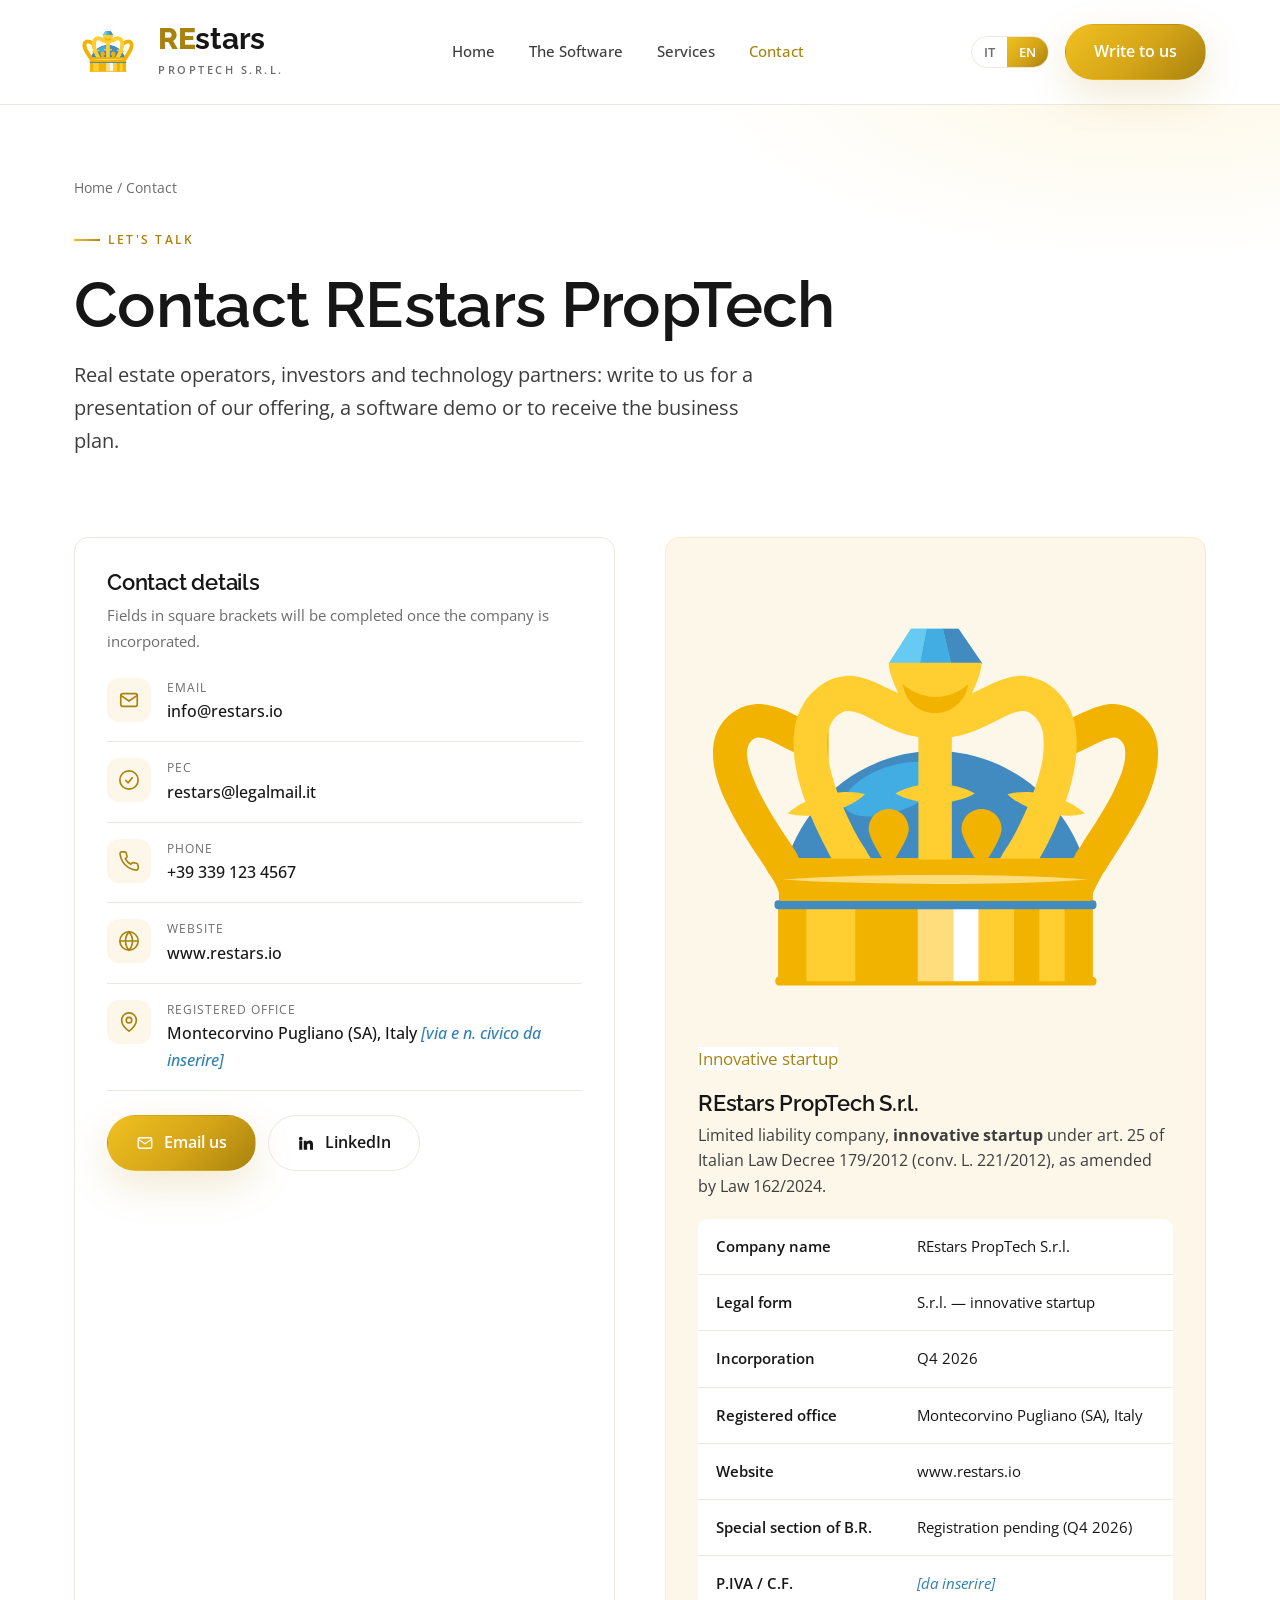
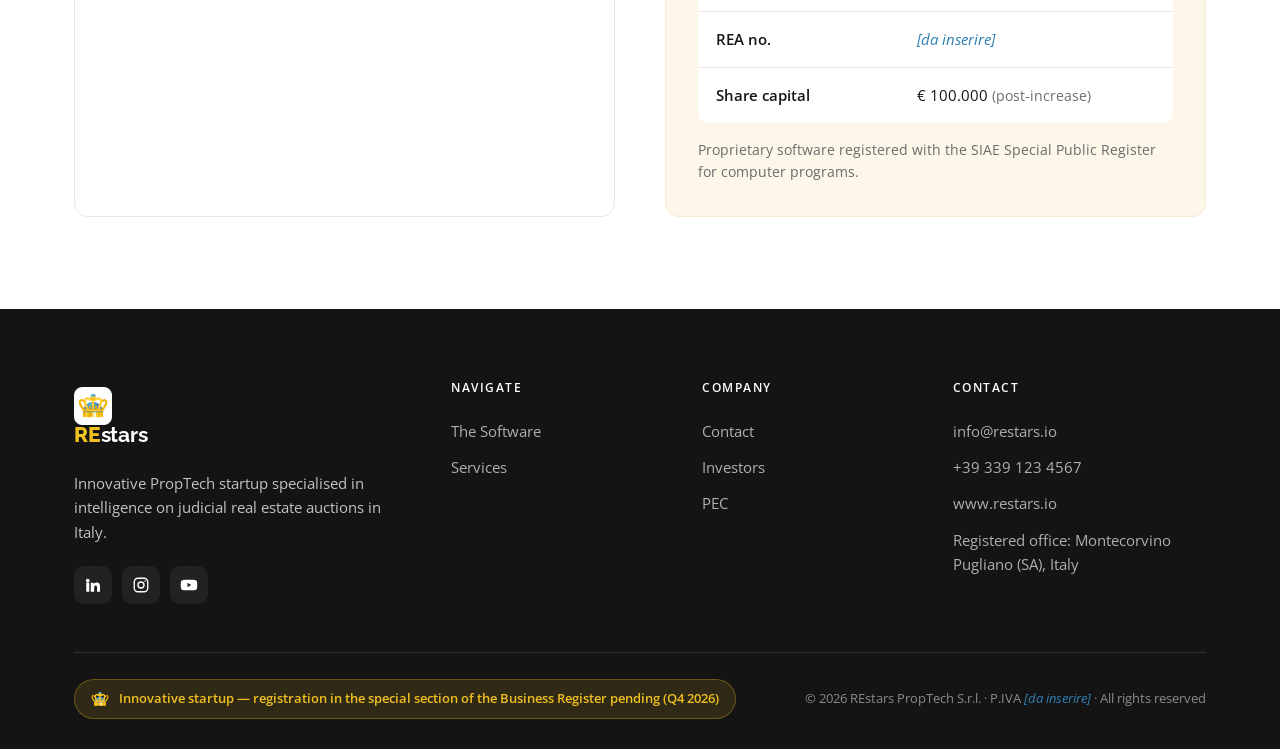
==== contatti.html @ 23e69e1f "Sito istituzionale REstars PropTech S.r.l. Sito statico multi-pagina, bilingue IT/EN, responsive.  C" ====
<!DOCTYPE html>
<html lang="it"
  data-title-it="Contatti — REstars PropTech S.r.l."
  data-title-en="Contact — REstars PropTech S.r.l."
  data-desc-it="Contatta REstars PropTech S.r.l., startup innovativa PropTech. Email, PEC, sede legale e riferimenti societari."
  data-desc-en="Contact REstars PropTech S.r.l., an innovative PropTech startup. Email, certified email, registered office and company details.">
<head>
  <meta charset="utf-8">
  <meta name="viewport" content="width=device-width, initial-scale=1">
  <title>Contatti — REstars PropTech</title>
  <meta name="description" content="Contatta REstars PropTech S.r.l., startup innovativa PropTech.">
  <link rel="icon" href="assets/img/favicon.ico">
  <link rel="preconnect" href="https://fonts.googleapis.com">
  <link rel="preconnect" href="https://fonts.gstatic.com" crossorigin>
  <link href="https://fonts.googleapis.com/css2?family=Open+Sans:ital,wght@0,400;0,500;0,600;0,700;1,400&family=Raleway:wght@400;500;600;700;800&display=swap" rel="stylesheet">
  <link rel="stylesheet" href="css/style.css">
</head>
<body>

<header class="site-header">
  <div class="wrap nav">
    <a class="brand" href="index.html" aria-label="REstars PropTech home">
      <img src="assets/img/logo-crown.png" alt="REstars PropTech">
      <span><span class="brand-name"><b>RE</b>stars</span><span class="brand-sub">PropTech S.r.l.</span></span>
    </a>
    <nav class="nav-links" aria-label="Principale">
      <a href="index.html"><span data-lang-it>Home</span><span data-lang-en>Home</span></a>
      <a href="software.html"><span data-lang-it>Il Software</span><span data-lang-en>The Software</span></a>
      <a href="servizi.html"><span data-lang-it>Servizi</span><span data-lang-en>Services</span></a>
      <a href="contatti.html"><span data-lang-it>Contatti</span><span data-lang-en>Contact</span></a>
    </nav>
    <div class="nav-right">
      <div class="lang-switch" role="group" aria-label="Lingua / Language">
        <button data-lang-btn="it" aria-pressed="true">IT</button>
        <button data-lang-btn="en" aria-pressed="false">EN</button>
      </div>
      <a class="btn btn-gold nav-cta" href="#contatti-card"><span data-lang-it>Scrivici</span><span data-lang-en>Write to us</span></a>
      <button class="burger" aria-label="Menu" aria-expanded="false"><span></span><span></span><span></span></button>
    </div>
  </div>
</header>

<main>
<section class="page-hero">
  <div class="wrap">
    <div class="breadcrumb"><a href="index.html">Home</a> / <span data-lang-it>Contatti</span><span data-lang-en>Contact</span></div>
    <span class="eyebrow"><span data-lang-it>Parliamone</span><span data-lang-en>Let's talk</span></span>
    <h1><span data-lang-it>Contatta REstars PropTech</span><span data-lang-en>Contact REstars PropTech</span></h1>
    <p class="lead"><span data-lang-it>Operatori del Real Estate, investitori e partner tecnologici: scrivici per una presentazione dell'offerta, una demo del software o per ricevere il piano d'impresa.</span><span data-lang-en>Real estate operators, investors and technology partners: write to us for a presentation of our offering, a software demo or to receive the business plan.</span></p>
  </div>
</section>

<section style="padding-top:24px">
  <div class="wrap">
    <div class="contact-grid">
      <!-- DATI DI CONTATTO -->
      <div class="contact-card reveal" id="contatti-card">
        <h3 style="margin-bottom:8px"><span data-lang-it>Recapiti</span><span data-lang-en>Contact details</span></h3>
        <p class="muted" style="font-size:.95rem;margin-bottom:8px"><span data-lang-it>I campi tra parentesi quadre verranno completati alla costituzione della società.</span><span data-lang-en>Fields in square brackets will be completed once the company is incorporated.</span></p>

        <div class="contact-row">
          <span class="ic"><svg viewBox="0 0 24 24" fill="none" stroke="currentColor" stroke-width="1.8"><rect x="3" y="5" width="18" height="14" rx="2"/><path d="m3 7 9 6 9-6"/></svg></span>
          <div><div class="k">Email</div><div class="v"><a href="mailto:info@restars.io">info@restars.io</a></div></div>
        </div>

        <div class="contact-row" id="pec">
          <span class="ic"><svg viewBox="0 0 24 24" fill="none" stroke="currentColor" stroke-width="1.8"><path d="M22 12c0 5.5-4.5 10-10 10S2 17.5 2 12 6.5 2 12 2s10 4.5 10 10Z"/><path d="m8 12 3 3 5-6"/></svg></span>
          <div><div class="k">PEC</div><div class="v"><a href="mailto:restars@legalmail.it">restars@legalmail.it</a></div></div>
        </div>

        <div class="contact-row">
          <span class="ic"><svg viewBox="0 0 24 24" fill="none" stroke="currentColor" stroke-width="1.8"><path d="M22 16.9v3a2 2 0 0 1-2.2 2 19.8 19.8 0 0 1-8.6-3 19.5 19.5 0 0 1-6-6 19.8 19.8 0 0 1-3-8.6A2 2 0 0 1 4.1 2h3a2 2 0 0 1 2 1.7c.1.9.3 1.8.6 2.6a2 2 0 0 1-.4 2.1L8 9.6a16 16 0 0 0 6 6l1.2-1.2a2 2 0 0 1 2.1-.5c.8.3 1.7.5 2.6.6a2 2 0 0 1 1.7 2Z"/></svg></span>
          <div><div class="k"><span data-lang-it>Telefono</span><span data-lang-en>Phone</span></div><div class="v"><a href="tel:+393391234567">+39 339 123 4567</a></div></div>
        </div>

        <div class="contact-row">
          <span class="ic"><svg viewBox="0 0 24 24" fill="none" stroke="currentColor" stroke-width="1.8"><path d="M2 12h20M12 2a15 15 0 0 1 0 20a15 15 0 0 1 0-20Z"/><circle cx="12" cy="12" r="10"/></svg></span>
          <div><div class="k"><span data-lang-it>Sito web</span><span data-lang-en>Website</span></div><div class="v"><a href="https://www.restars.io">www.restars.io</a></div></div>
        </div>

        <div class="contact-row">
          <span class="ic"><svg viewBox="0 0 24 24" fill="none" stroke="currentColor" stroke-width="1.8"><path d="M20 10c0 6-8 12-8 12s-8-6-8-12a8 8 0 0 1 16 0Z"/><circle cx="12" cy="10" r="3"/></svg></span>
          <div><div class="k"><span data-lang-it>Sede legale</span><span data-lang-en>Registered office</span></div><div class="v">Montecorvino Pugliano (SA), <span data-lang-it>Italia</span><span data-lang-en>Italy</span> <span class="ph">[via e n. civico da inserire]</span></div></div>
        </div>

        <div style="margin-top:24px;display:flex;gap:12px;flex-wrap:wrap">
          <a class="btn btn-gold" href="mailto:info@restars.io?subject=Richiesta%20informazioni%20REstars%20PropTech"><svg viewBox="0 0 24 24" fill="none" stroke="currentColor" stroke-width="1.8"><rect x="3" y="5" width="18" height="14" rx="2"/><path d="m3 7 9 6 9-6"/></svg><span data-lang-it>Scrivici una email</span><span data-lang-en>Email us</span></a>
          <a class="btn btn-ghost" href="#" aria-label="LinkedIn"><svg viewBox="0 0 24 24" fill="currentColor"><path d="M4.98 3.5a2.5 2.5 0 1 1 0 5 2.5 2.5 0 0 1 0-5ZM3 9h4v12H3V9Zm6 0h3.8v1.7h.05c.53-.95 1.83-1.95 3.77-1.95 4 0 4.75 2.5 4.75 5.7V21h-4v-5.3c0-1.27-.02-2.9-1.78-2.9-1.78 0-2.05 1.38-2.05 2.8V21H9V9Z"/></svg>LinkedIn</a>
        </div>
      </div>

      <!-- DATI SOCIETARI / STARTUP INNOVATIVA -->
      <div class="reveal">
        <div class="contact-card" style="background:var(--gold-tint);border-color:var(--gold-soft)">
          <span class="startup-badge" style="background:#fff;border-color:var(--gold-soft);color:var(--gold-deep)">
            <img src="assets/img/crown.svg" alt="">
            <span data-lang-it>Startup innovativa</span><span data-lang-en>Innovative startup</span>
          </span>
          <h3 style="margin:18px 0 6px">REstars PropTech S.r.l.</h3>
          <p style="color:var(--ink-soft);font-size:.97rem">
            <span data-lang-it>Società a responsabilità limitata, <strong>startup innovativa</strong> ai sensi dell'art. 25 del D.L. 18 ottobre 2012, n. 179 (conv. L. 221/2012), come modificato dalla L. 28 ottobre 2024, n. 162.</span>
            <span data-lang-en>Limited liability company, <strong>innovative startup</strong> under art. 25 of Italian Law Decree 179/2012 (conv. L. 221/2012), as amended by Law 162/2024.</span>
          </p>

          <table class="data" style="margin-top:20px;min-width:0;background:#fff;border-radius:10px;overflow:hidden">
            <tbody>
              <tr><td><span data-lang-it>Denominazione</span><span data-lang-en>Company name</span></td><td>REstars PropTech S.r.l.</td></tr>
              <tr><td><span data-lang-it>Forma giuridica</span><span data-lang-en>Legal form</span></td><td><span data-lang-it>S.r.l. — startup innovativa</span><span data-lang-en>S.r.l. — innovative startup</span></td></tr>
              <tr><td><span data-lang-it>Costituzione</span><span data-lang-en>Incorporation</span></td><td>Q4 2026</td></tr>
              <tr><td><span data-lang-it>Sede legale</span><span data-lang-en>Registered office</span></td><td>Montecorvino Pugliano (SA), <span data-lang-it>Italia</span><span data-lang-en>Italy</span></td></tr>
              <tr><td><span data-lang-it>Sito web</span><span data-lang-en>Website</span></td><td><a href="https://www.restars.io">www.restars.io</a></td></tr>
              <tr><td><span data-lang-it>Sezione speciale R.I.</span><span data-lang-en>Special section of B.R.</span></td><td><span data-lang-it>Iscrizione in corso (Q4 2026)</span><span data-lang-en>Registration pending (Q4 2026)</span></td></tr>
              <tr><td>P.IVA / C.F.</td><td><span class="ph">[da inserire]</span></td></tr>
              <tr><td><span data-lang-it>N. REA</span><span data-lang-en>REA no.</span></td><td><span class="ph">[da inserire]</span></td></tr>
              <tr><td><span data-lang-it>Capitale sociale</span><span data-lang-en>Share capital</span></td><td>€ 100.000 <span class="muted" style="font-size:.85rem">(<span data-lang-it>post aumento</span><span data-lang-en>post-increase</span>)</span></td></tr>
            </tbody>
          </table>

          <p class="muted" style="font-size:.85rem;margin-top:16px">
            <span data-lang-it>Software proprietario registrato presso il Registro Pubblico Speciale SIAE per i programmi per elaboratore.</span>
            <span data-lang-en>Proprietary software registered with the SIAE Special Public Register for computer programs.</span>
          </p>
        </div>
      </div>
    </div>
  </div>
</section>
</main>

<footer class="site-footer">
  <div class="wrap">
    <div class="footer-grid">
      <div class="footer-col">
        <a class="brand" href="index.html"><img src="assets/img/logo-crown.png" alt="" style="width:38px;height:38px"><span class="brand-name" style="font-size:1.3rem"><b>RE</b>stars</span></a>
        <p><span data-lang-it>Startup innovativa PropTech specializzata nell'intelligence sulle aste giudiziarie immobiliari in Italia.</span><span data-lang-en>Innovative PropTech startup specialised in intelligence on judicial real estate auctions in Italy.</span></p>
        <div class="footer-social">
          <a href="#" aria-label="LinkedIn"><svg viewBox="0 0 24 24" fill="currentColor"><path d="M4.98 3.5a2.5 2.5 0 1 1 0 5 2.5 2.5 0 0 1 0-5ZM3 9h4v12H3V9Zm6 0h3.8v1.7h.05c.53-.95 1.83-1.95 3.77-1.95 4 0 4.75 2.5 4.75 5.7V21h-4v-5.3c0-1.27-.02-2.9-1.78-2.9-1.78 0-2.05 1.38-2.05 2.8V21H9V9Z"/></svg></a>
          <a href="#" aria-label="Instagram"><svg viewBox="0 0 24 24" fill="none" stroke="currentColor" stroke-width="1.8"><rect x="3" y="3" width="18" height="18" rx="5"/><circle cx="12" cy="12" r="4"/><circle cx="17.5" cy="6.5" r="1" fill="currentColor" stroke="none"/></svg></a>
          <a href="#" aria-label="YouTube"><svg viewBox="0 0 24 24" fill="currentColor"><path d="M23 12s0-3.2-.4-4.7a2.5 2.5 0 0 0-1.8-1.8C19.3 5 12 5 12 5s-7.3 0-8.8.5A2.5 2.5 0 0 0 1.4 7.3C1 8.8 1 12 1 12s0 3.2.4 4.7a2.5 2.5 0 0 0 1.8 1.8C4.7 19 12 19 12 19s7.3 0 8.8-.5a2.5 2.5 0 0 0 1.8-1.8C23 15.2 23 12 23 12Zm-13 3V9l5 3-5 3Z"/></svg></a>
        </div>
      </div>
      <div class="footer-col"><h4><span data-lang-it>Naviga</span><span data-lang-en>Navigate</span></h4>
        <a href="software.html"><span data-lang-it>Il Software</span><span data-lang-en>The Software</span></a>
        <a href="servizi.html"><span data-lang-it>Servizi</span><span data-lang-en>Services</span></a>
        </div>
      <div class="footer-col"><h4><span data-lang-it>Società</span><span data-lang-en>Company</span></h4>
        <a href="contatti.html"><span data-lang-it>Contatti</span><span data-lang-en>Contact</span></a>
        <a href="contatti.html"><span data-lang-it>Investitori</span><span data-lang-en>Investors</span></a>
        <a href="contatti.html#pec">PEC</a>
      </div>
      <div class="footer-col"><h4><span data-lang-it>Contatti</span><span data-lang-en>Contact</span></h4>
        <a href="mailto:info@restars.io">info@restars.io</a>
        <a href="tel:+393391234567">+39 339 123 4567</a>
        <a href="https://www.restars.io">www.restars.io</a>
        <a href="contatti.html"><span data-lang-it>Sede legale: Montecorvino Pugliano (SA)</span><span data-lang-en>Registered office: Montecorvino Pugliano (SA), Italy</span></a>
      </div>
    </div>
    <div class="footer-legal">
      <span class="startup-badge"><img src="assets/img/crown.svg" alt=""><span data-lang-it>Startup innovativa — iscrizione sez. speciale Registro Imprese in corso (Q4 2026)</span><span data-lang-en>Innovative startup — registration in the special section of the Business Register pending (Q4 2026)</span></span>
      <span>© <span data-year>2026</span> REstars PropTech S.r.l. · P.IVA <span class="ph">[da inserire]</span> · <span data-lang-it>Tutti i diritti riservati</span><span data-lang-en>All rights reserved</span></span>
    </div>
  </div>
</footer>

<script src="js/main.js"></script>
</body>
</html>
---- css/style.css ----
/* ============================================================
   REstars PropTech S.r.l. — Sito istituzionale
   Palette: bianco + dorato (brand) con accento blu (gemma corona)
   ============================================================ */

:root {
  /* Brand */
  --gold:        #d4a418;
  --gold-bright: #f0c020;
  --gold-deep:   #a8820f;
  --gold-soft:   #f7eccb;
  --gold-tint:   #fcf7e8;

  --blue:        #2f7fb5;
  --blue-light:  #66caf2;
  --blue-deep:   #1d5980;

  --ink:         #161616;
  --ink-soft:    #3d3d3d;
  --muted:       #6b6b6b;
  --line:        #ece8df;
  --bg:          #ffffff;
  --bg-alt:      #fbfaf6;
  --bg-dark:     #141414;

  --gold-grad:   linear-gradient(135deg, #f0c020 0%, #d4a418 55%, #a8820f 100%);

  --shadow-sm:   0 2px 10px rgba(20,20,20,.05);
  --shadow-md:   0 12px 40px rgba(20,20,20,.10);
  --shadow-gold: 0 14px 40px rgba(184,134,11,.18);

  --r:   14px;
  --r-lg: 22px;
  --maxw: 1180px;
  --header-h: 104px;

  /* Tipografia in stile DeA Capital: Raleway (titoli) + Open Sans (testo) */
  --ff-serif: "Raleway", system-ui, -apple-system, "Segoe UI", Roboto, sans-serif;
  --ff-sans:  "Open Sans", system-ui, -apple-system, "Segoe UI", Roboto, sans-serif;
}

/* ---------- Reset ---------- */
*,*::before,*::after { box-sizing: border-box; }
* { margin: 0; }
html { scroll-behavior: smooth; -webkit-text-size-adjust: 100%; }
body {
  font-family: var(--ff-sans);
  color: var(--ink);
  background: var(--bg);
  line-height: 1.65;
  font-size: 17px;
  overflow-x: hidden;
}
img { max-width: 100%; display: block; }
a { color: inherit; text-decoration: none; }
ul { list-style: none; padding: 0; }

/* ---------- Layout ---------- */
.wrap { width: 100%; max-width: var(--maxw); margin: 0 auto; padding: 0 24px; }
section { padding: 92px 0; }
.section-alt { background: var(--bg-alt); }

.eyebrow {
  display: inline-flex; align-items: center; gap: 8px;
  font-family: var(--ff-sans);
  font-size: .78rem; font-weight: 600; letter-spacing: .18em;
  text-transform: uppercase; color: var(--gold-deep);
  margin-bottom: 18px;
}
.eyebrow::before { content: ""; width: 26px; height: 2px; background: var(--gold-grad); }

h1,h2,h3,h4 { font-family: var(--ff-serif); font-weight: 600; line-height: 1.12; color: var(--ink); letter-spacing: -.01em; }
h1 { font-size: clamp(2.4rem, 5.2vw, 4rem); }
h2 { font-size: clamp(2rem, 4vw, 2.9rem); }
h3 { font-size: 1.4rem; }
.lead { font-size: clamp(1.05rem, 2vw, 1.25rem); color: var(--ink-soft); max-width: 62ch; }
.muted { color: var(--muted); }
.gold-text { color: var(--gold-deep); }
em.accent { font-style: italic; color: var(--gold-deep); }

.section-head { max-width: 760px; margin-bottom: 56px; }
.section-head.center { margin-left: auto; margin-right: auto; text-align: center; }
.section-head.center .eyebrow { justify-content: center; }

/* ---------- Buttons ---------- */
.btn {
  display: inline-flex; align-items: center; gap: 10px;
  font-weight: 600; font-size: .98rem;
  padding: 14px 28px; border-radius: 100px;
  cursor: pointer; border: 1.5px solid transparent;
  transition: transform .2s ease, box-shadow .2s ease, background .2s ease, color .2s ease;
  white-space: nowrap;
}
.btn svg { width: 18px; height: 18px; }
.btn-gold { background: var(--gold-grad); color: #fff; box-shadow: var(--shadow-gold); }
.btn-gold:hover { transform: translateY(-2px); box-shadow: 0 18px 46px rgba(184,134,11,.28); }
.btn-ghost { background: transparent; color: var(--ink); border-color: var(--line); }
.btn-ghost:hover { border-color: var(--gold); color: var(--gold-deep); transform: translateY(-2px); }
.btn-light { background: #fff; color: var(--ink); }
.btn-light:hover { transform: translateY(-2px); box-shadow: var(--shadow-md); }

/* ============================================================
   HEADER / NAV
   ============================================================ */
.site-header {
  position: sticky; top: 0; z-index: 100;
  background: rgba(255,255,255,.86);
  backdrop-filter: saturate(180%) blur(14px);
  border-bottom: 1px solid var(--line);
}
.nav { display: flex; align-items: center; justify-content: space-between; height: var(--header-h); }
.brand { display: flex; align-items: center; gap: 16px; font-family: var(--ff-serif); font-weight: 700; }
.brand img { width: 68px; height: 68px; }
.brand-name { font-size: 1.85rem; line-height: 1; letter-spacing: -.01em; font-weight: 700; }
.brand-name b { color: var(--gold-deep); font-weight: 800; }
.brand-sub { display: block; font-family: var(--ff-sans); font-size: .66rem; font-weight: 600;
  letter-spacing: .24em; text-transform: uppercase; color: var(--muted); margin-top: 5px; }

.nav-links { display: flex; align-items: center; gap: 6px; }
.nav-links a {
  font-size: .95rem; font-weight: 500; color: var(--ink-soft);
  padding: 9px 14px; border-radius: 8px; transition: color .15s, background .15s;
}
.nav-links a:hover { color: var(--gold-deep); background: var(--gold-tint); }
.nav-links a.active { color: var(--gold-deep); }

.nav-right { display: flex; align-items: center; gap: 16px; }
.lang-switch { display: flex; border: 1px solid var(--line); border-radius: 100px; overflow: hidden; }
.lang-switch button {
  border: 0; background: transparent; cursor: pointer;
  font-family: var(--ff-sans); font-weight: 600; font-size: .8rem;
  padding: 6px 12px; color: var(--muted); transition: background .15s, color .15s;
}
.lang-switch button.active { background: var(--gold-grad); color: #fff; }

.nav-cta { display: inline-flex; }
.burger { display: none; background: none; border: 0; cursor: pointer; padding: 8px; }
.burger span { display: block; width: 24px; height: 2px; background: var(--ink); border-radius: 2px; transition: .25s; }
.burger span + span { margin-top: 5px; }
.burger.open span:nth-child(1) { transform: translateY(7px) rotate(45deg); }
.burger.open span:nth-child(2) { opacity: 0; }
.burger.open span:nth-child(3) { transform: translateY(-7px) rotate(-45deg); }

/* ============================================================
   HERO
   ============================================================ */
.hero { position: relative; padding: 104px 0 84px; overflow: hidden; }
.hero::before {
  content: ""; position: absolute; inset: 0; z-index: -2;
  background:
    radial-gradient(60% 50% at 85% 0%, rgba(240,192,32,.14), transparent 60%),
    radial-gradient(50% 40% at 0% 100%, rgba(102,202,242,.10), transparent 60%);
}
.hero-grid { display: grid; grid-template-columns: 1.1fr .9fr; gap: 64px; align-items: center; }
.hero h1 { margin-bottom: 22px; }
.hero h1 .hl { color: var(--gold-deep); }
.hero .lead { margin-bottom: 32px; }
.hero-actions { display: flex; flex-wrap: wrap; gap: 14px; margin-bottom: 38px; }
.hero-badges { display: flex; flex-wrap: wrap; gap: 10px; }
.chip {
  display: inline-flex; align-items: center; gap: 8px;
  background: #fff; border: 1px solid var(--line); border-radius: 100px;
  padding: 8px 16px; font-size: .85rem; font-weight: 500; color: var(--ink-soft);
  box-shadow: var(--shadow-sm);
}
.chip .dot { width: 7px; height: 7px; border-radius: 50%; background: var(--gold); }

.hero-visual { position: relative; }
.hero-card {
  position: relative; border-radius: var(--r-lg); overflow: hidden;
  box-shadow: var(--shadow-md); aspect-ratio: 4/5; background: var(--bg-alt);
}
.hero-card img { width: 100%; height: 100%; object-fit: cover; }
.hero-crown {
  position: absolute; right: -22px; bottom: -22px; width: 130px; height: 130px;
  background: #fff; border-radius: 26px; box-shadow: var(--shadow-gold);
  display: grid; place-items: center; padding: 22px;
}
.hero-crown img { width: 100%; }
.hero-float {
  position: absolute; left: -26px; top: 40px;
  background: #fff; border-radius: 16px; box-shadow: var(--shadow-md);
  padding: 16px 18px; display: flex; align-items: center; gap: 12px;
}
.hero-float .num { font-family: var(--ff-serif); font-size: 1.7rem; color: var(--gold-deep); line-height: 1; }
.hero-float .lbl { font-size: .72rem; color: var(--muted); max-width: 120px; }

/* ---------- Trust bar ---------- */
.trust { border-top: 1px solid var(--line); border-bottom: 1px solid var(--line); background: var(--bg-alt); }
.trust .wrap { display: flex; flex-wrap: wrap; align-items: center; justify-content: space-between; gap: 20px; padding-top: 28px; padding-bottom: 28px; }
.trust-item { display: flex; align-items: center; gap: 12px; font-size: .92rem; color: var(--ink-soft); }
.trust-item svg { width: 24px; height: 24px; color: var(--gold-deep); flex: none; }
.trust-item b { color: var(--ink); font-weight: 600; }

/* ============================================================
   GENERIC PIECES
   ============================================================ */
.grid { display: grid; gap: 26px; }
.grid-2 { grid-template-columns: repeat(2, 1fr); }
.grid-3 { grid-template-columns: repeat(3, 1fr); }
.grid-4 { grid-template-columns: repeat(4, 1fr); }

.card {
  background: #fff; border: 1px solid var(--line); border-radius: var(--r);
  padding: 32px; box-shadow: var(--shadow-sm);
  transition: transform .22s ease, box-shadow .22s ease, border-color .22s ease;
}
.card:hover { transform: translateY(-4px); box-shadow: var(--shadow-md); border-color: var(--gold-soft); }
.card .ic {
  width: 54px; height: 54px; border-radius: 14px; display: grid; place-items: center;
  background: var(--gold-tint); color: var(--gold-deep); margin-bottom: 20px;
}
.card .ic svg { width: 26px; height: 26px; }
.card h3 { margin-bottom: 10px; }
.card p { color: var(--muted); font-size: .98rem; }
.card .tag { display:inline-block; font-size:.72rem; font-weight:700; letter-spacing:.1em; text-transform:uppercase; color: var(--gold-deep); margin-bottom: 14px; }

/* Numbered step cards */
.step { position: relative; padding-left: 70px; }
.step .n {
  position: absolute; left: 0; top: 0; width: 48px; height: 48px; border-radius: 50%;
  background: var(--gold-grad); color: #fff; display: grid; place-items: center;
  font-family: var(--ff-serif); font-size: 1.3rem; box-shadow: var(--shadow-gold);
}
.step h3 { margin-bottom: 8px; }
.step p { color: var(--muted); font-size: .98rem; }

/* Stats */
.stats { display: grid; grid-template-columns: repeat(4,1fr); gap: 30px; }
.stat .v { font-family: var(--ff-serif); font-size: clamp(2.2rem,4vw,3.1rem); color: var(--gold-deep); line-height: 1; }
.stat .k { font-size: .9rem; color: var(--muted); margin-top: 8px; }

/* Split feature */
.split { display: grid; grid-template-columns: 1fr 1fr; gap: 60px; align-items: center; }
.split.rev .split-media { order: 2; }
.split-media { border-radius: var(--r-lg); overflow: hidden; box-shadow: var(--shadow-md); aspect-ratio: 5/4; }
.split-media img { width: 100%; height: 100%; object-fit: cover; }
.feature-list { margin-top: 24px; display: grid; gap: 14px; }
.feature-list li { display: flex; gap: 12px; align-items: flex-start; font-size: 1rem; color: var(--ink-soft); }
.feature-list svg { width: 22px; height: 22px; color: var(--gold-deep); flex: none; margin-top: 2px; }

/* Pill list / chips columns */
.tablewrap { overflow-x: auto; border: 1px solid var(--line); border-radius: var(--r); }
table.data { width: 100%; border-collapse: collapse; min-width: 560px; }
table.data th, table.data td { text-align: left; padding: 15px 18px; border-bottom: 1px solid var(--line); font-size: .95rem; }
table.data th { background: var(--gold-tint); color: var(--ink); font-weight: 600; font-family: var(--ff-sans); }
table.data tr:last-child td { border-bottom: 0; }
table.data td:first-child { font-weight: 600; }

/* CTA band */
.cta-band { position: relative; background: var(--bg-dark); color: #fff; border-radius: var(--r-lg); padding: 64px; overflow: hidden; }
.cta-band::after {
  content: ""; position: absolute; right: -60px; top: -60px; width: 320px; height: 320px;
  background: radial-gradient(circle, rgba(240,192,32,.25), transparent 65%);
}
.cta-band h2 { color: #fff; position: relative; }
.cta-band p { color: rgba(255,255,255,.72); max-width: 56ch; margin-top: 14px; position: relative; }
.cta-band .hero-actions { margin-top: 30px; position: relative; }

/* ============================================================
   PAGE HERO (interne)
   ============================================================ */
.page-hero { padding: 72px 0 56px; background:
  radial-gradient(60% 80% at 90% -10%, rgba(240,192,32,.12), transparent 60%); }
.page-hero h1 { margin-bottom: 18px; }
.breadcrumb { font-size: .85rem; color: var(--muted); margin-bottom: 22px; }
.breadcrumb a:hover { color: var(--gold-deep); }

/* ============================================================
   TEAM
   ============================================================ */
.profile { display: grid; grid-template-columns: .8fr 1.2fr; gap: 50px; align-items: start; }
.profile-photo { border-radius: var(--r-lg); overflow: hidden; box-shadow: var(--shadow-md); aspect-ratio: 4/5; background: var(--bg-alt); }
.profile-photo img { width: 100%; height: 100%; object-fit: cover; }
.profile .role { color: var(--gold-deep); font-weight: 600; margin: 6px 0 18px; }
.cred-grid { display: grid; grid-template-columns: 1fr 1fr; gap: 18px; margin-top: 26px; }
.cred { border-left: 3px solid var(--gold); padding-left: 16px; }
.cred h4 { font-family: var(--ff-sans); font-size: .8rem; text-transform: uppercase; letter-spacing: .08em; color: var(--gold-deep); margin-bottom: 6px; }
.cred p { font-size: .95rem; color: var(--ink-soft); }

/* ============================================================
   STARTUP INNOVATIVA (legal page)
   ============================================================ */
.req-list { display: grid; gap: 16px; counter-reset: req; }
.req {
  display: flex; gap: 18px; align-items: flex-start;
  background: #fff; border: 1px solid var(--line); border-radius: var(--r); padding: 22px 26px;
}
.req .check { width: 30px; height: 30px; border-radius: 50%; background: var(--gold-tint);
  color: var(--gold-deep); display: grid; place-items: center; flex: none; }
.req .check svg { width: 18px; height: 18px; }
.req p { font-size: .98rem; color: var(--ink-soft); }
.req p strong { color: var(--ink); }

.note {
  background: var(--gold-tint); border: 1px solid var(--gold-soft);
  border-radius: var(--r); padding: 24px 28px; font-size: .95rem; color: var(--ink-soft);
}
.note strong { color: var(--gold-deep); }

/* ============================================================
   CONTACT
   ============================================================ */
.contact-grid { display: grid; grid-template-columns: 1fr 1fr; gap: 50px; }
.contact-card { background: #fff; border: 1px solid var(--line); border-radius: var(--r); padding: 32px; }
.contact-row { display: flex; gap: 16px; align-items: flex-start; padding: 16px 0; border-bottom: 1px solid var(--line); }
.contact-row:last-child { border-bottom: 0; }
.contact-row .ic { width: 44px; height: 44px; border-radius: 12px; background: var(--gold-tint); color: var(--gold-deep); display: grid; place-items: center; flex: none; }
.contact-row .ic svg { width: 22px; height: 22px; }
.contact-row .k { font-size: .78rem; text-transform: uppercase; letter-spacing: .08em; color: var(--muted); }
.contact-row .v { font-size: 1.02rem; font-weight: 500; color: var(--ink); word-break: break-word; }
.contact-row .v a:hover { color: var(--gold-deep); }
.ph { color: var(--blue); font-style: italic; }

/* ============================================================
   FOOTER
   ============================================================ */
.site-footer { background: var(--bg-dark); color: rgba(255,255,255,.74); padding: 72px 0 30px; }
.footer-grid { display: grid; grid-template-columns: 1.6fr 1fr 1fr 1.2fr; gap: 40px; }
.site-footer .brand-name { color: #fff; }
.site-footer .brand-name b { color: var(--gold-bright); }
.site-footer p { font-size: .92rem; margin-top: 16px; max-width: 38ch; }
.footer-col h4 { font-family: var(--ff-sans); font-size: .78rem; text-transform: uppercase; letter-spacing: .12em; color: #fff; margin-bottom: 18px; }
.footer-col a { display: block; font-size: .92rem; padding: 6px 0; color: rgba(255,255,255,.66); }
.footer-col a:hover { color: var(--gold-bright); }
.footer-legal {
  margin-top: 48px; padding-top: 26px; border-top: 1px solid rgba(255,255,255,.12);
  display: flex; flex-wrap: wrap; gap: 14px; justify-content: space-between; align-items: center;
  font-size: .82rem; color: rgba(255,255,255,.5);
}
.footer-legal .startup-badge {
  display: inline-flex; align-items: center; gap: 10px;
  background: rgba(240,192,32,.12); border: 1px solid rgba(240,192,32,.3);
  color: var(--gold-bright); border-radius: 100px; padding: 8px 16px; font-weight: 600;
}
.footer-legal .startup-badge img { width: 18px; height: 18px; }
.footer-social { display: flex; gap: 10px; margin-top: 22px; }
.footer-social a { width: 38px; height: 38px; border-radius: 10px; background: rgba(255,255,255,.06); display: grid; place-items: center; transition: background .15s; }
.footer-social a:hover { background: rgba(240,192,32,.18); }
.footer-social svg { width: 18px; height: 18px; color: #fff; }

/* ============================================================
   I18N visibility
   ============================================================ */
[data-lang-it], [data-lang-en] { display: none; }
html[lang="it"] [data-lang-it] { display: revert; }
html[lang="en"] [data-lang-en] { display: revert; }

/* ============================================================
   RESPONSIVE
   ============================================================ */
@media (max-width: 980px) {
  .hero-grid { grid-template-columns: 1fr; gap: 40px; }
  .hero-visual { max-width: 440px; margin: 0 auto; width: 100%; }
  .split, .profile, .contact-grid { grid-template-columns: 1fr; gap: 36px; }
  .split.rev .split-media { order: 0; }
  .grid-4 { grid-template-columns: repeat(2,1fr); }
  .stats { grid-template-columns: repeat(2,1fr); }
  .footer-grid { grid-template-columns: 1fr 1fr; gap: 30px; }
  .cred-grid { grid-template-columns: 1fr; }
}

@media (max-width: 760px) {
  :root { --header-h: 84px; }
  section { padding: 64px 0; }
  .brand img { width: 52px; height: 52px; }
  .brand-name { font-size: 1.5rem; }
  .nav-links {
    position: fixed; inset: var(--header-h) 0 auto 0; flex-direction: column; align-items: stretch;
    background: #fff; border-bottom: 1px solid var(--line); padding: 12px 24px 22px;
    gap: 2px; box-shadow: var(--shadow-md);
    transform: translateY(-12px); opacity: 0; pointer-events: none; transition: .22s;
  }
  .nav-links.open { transform: none; opacity: 1; pointer-events: auto; }
  .nav-links a { padding: 13px 10px; font-size: 1.05rem; border-radius: 10px; }
  .nav-cta { display: none; }
  .burger { display: block; }
  .grid-2, .grid-3 { grid-template-columns: 1fr; }
  .cta-band { padding: 40px 28px; }
  .footer-grid { grid-template-columns: 1fr; }
  .brand-sub { display: none; }
}

@media (max-width: 440px) {
  .grid-4, .stats { grid-template-columns: 1fr; }
  .hero-float { display: none; }
}

/* Reduced motion */
@media (prefers-reduced-motion: reduce) {
  * { scroll-behavior: auto !important; transition: none !important; animation: none !important; }
}

/* Reveal on scroll */
.reveal { opacity: 0; transform: translateY(22px); transition: opacity .6s ease, transform .6s ease; }
.reveal.in { opacity: 1; transform: none; }
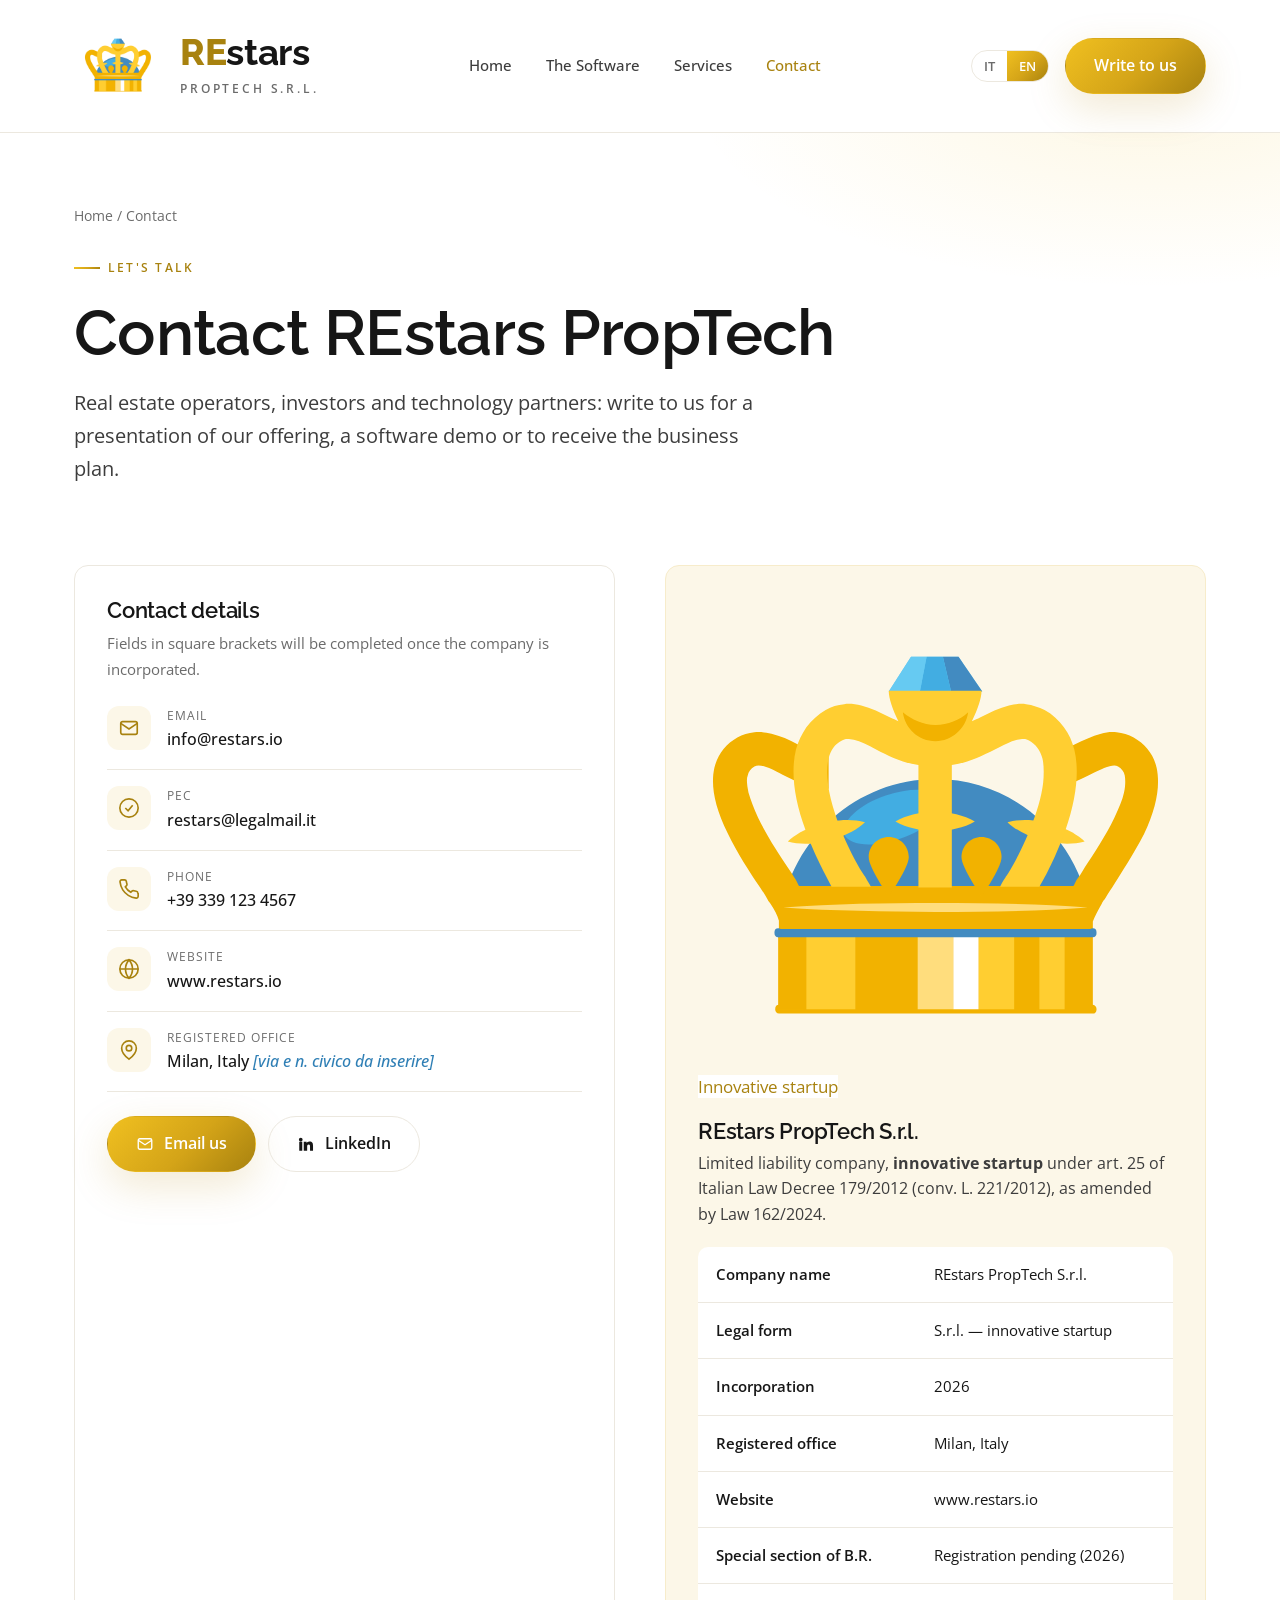
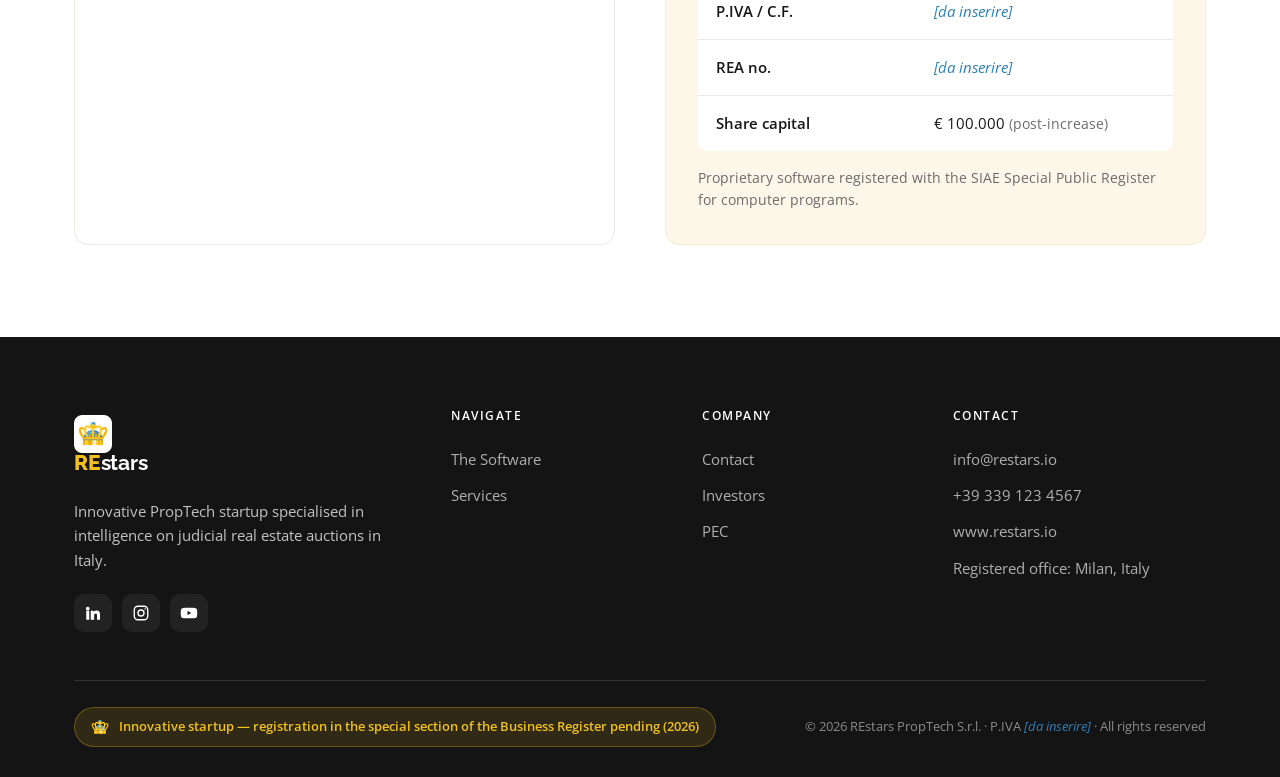
==== commit 3838a97e: "Header e brand piu grandi, sede legale Milano, rimosso riferimento Q4 Co-Authored-By: Claude Opus 4." ====
--- a/contatti.html
+++ b/contatti.html
@@ -80,7 +80,7 @@
 
         <div class="contact-row">
           <span class="ic"><svg viewBox="0 0 24 24" fill="none" stroke="currentColor" stroke-width="1.8"><path d="M20 10c0 6-8 12-8 12s-8-6-8-12a8 8 0 0 1 16 0Z"/><circle cx="12" cy="10" r="3"/></svg></span>
-          <div><div class="k"><span data-lang-it>Sede legale</span><span data-lang-en>Registered office</span></div><div class="v">Montecorvino Pugliano (SA), <span data-lang-it>Italia</span><span data-lang-en>Italy</span> <span class="ph">[via e n. civico da inserire]</span></div></div>
+          <div><div class="k"><span data-lang-it>Sede legale</span><span data-lang-en>Registered office</span></div><div class="v"><span data-lang-it>Milano, Italia</span><span data-lang-en>Milan, Italy</span> <span class="ph">[via e n. civico da inserire]</span></div></div>
         </div>
 
         <div style="margin-top:24px;display:flex;gap:12px;flex-wrap:wrap">
@@ -106,10 +106,10 @@
             <tbody>
               <tr><td><span data-lang-it>Denominazione</span><span data-lang-en>Company name</span></td><td>REstars PropTech S.r.l.</td></tr>
               <tr><td><span data-lang-it>Forma giuridica</span><span data-lang-en>Legal form</span></td><td><span data-lang-it>S.r.l. — startup innovativa</span><span data-lang-en>S.r.l. — innovative startup</span></td></tr>
-              <tr><td><span data-lang-it>Costituzione</span><span data-lang-en>Incorporation</span></td><td>Q4 2026</td></tr>
-              <tr><td><span data-lang-it>Sede legale</span><span data-lang-en>Registered office</span></td><td>Montecorvino Pugliano (SA), <span data-lang-it>Italia</span><span data-lang-en>Italy</span></td></tr>
+              <tr><td><span data-lang-it>Costituzione</span><span data-lang-en>Incorporation</span></td><td>2026</td></tr>
+              <tr><td><span data-lang-it>Sede legale</span><span data-lang-en>Registered office</span></td><td><span data-lang-it>Milano, Italia</span><span data-lang-en>Milan, Italy</span></td></tr>
               <tr><td><span data-lang-it>Sito web</span><span data-lang-en>Website</span></td><td><a href="https://www.restars.io">www.restars.io</a></td></tr>
-              <tr><td><span data-lang-it>Sezione speciale R.I.</span><span data-lang-en>Special section of B.R.</span></td><td><span data-lang-it>Iscrizione in corso (Q4 2026)</span><span data-lang-en>Registration pending (Q4 2026)</span></td></tr>
+              <tr><td><span data-lang-it>Sezione speciale R.I.</span><span data-lang-en>Special section of B.R.</span></td><td><span data-lang-it>Iscrizione in corso (2026)</span><span data-lang-en>Registration pending (2026)</span></td></tr>
               <tr><td>P.IVA / C.F.</td><td><span class="ph">[da inserire]</span></td></tr>
               <tr><td><span data-lang-it>N. REA</span><span data-lang-en>REA no.</span></td><td><span class="ph">[da inserire]</span></td></tr>
               <tr><td><span data-lang-it>Capitale sociale</span><span data-lang-en>Share capital</span></td><td>€ 100.000 <span class="muted" style="font-size:.85rem">(<span data-lang-it>post aumento</span><span data-lang-en>post-increase</span>)</span></td></tr>
@@ -152,11 +152,11 @@
         <a href="mailto:info@restars.io">info@restars.io</a>
         <a href="tel:+393391234567">+39 339 123 4567</a>
         <a href="https://www.restars.io">www.restars.io</a>
-        <a href="contatti.html"><span data-lang-it>Sede legale: Montecorvino Pugliano (SA)</span><span data-lang-en>Registered office: Montecorvino Pugliano (SA), Italy</span></a>
+        <a href="contatti.html"><span data-lang-it>Sede legale: Milano</span><span data-lang-en>Registered office: Milan, Italy</span></a>
       </div>
     </div>
     <div class="footer-legal">
-      <span class="startup-badge"><img src="assets/img/crown.svg" alt=""><span data-lang-it>Startup innovativa — iscrizione sez. speciale Registro Imprese in corso (Q4 2026)</span><span data-lang-en>Innovative startup — registration in the special section of the Business Register pending (Q4 2026)</span></span>
+      <span class="startup-badge"><img src="assets/img/crown.svg" alt=""><span data-lang-it>Startup innovativa — iscrizione sez. speciale Registro Imprese in corso (2026)</span><span data-lang-en>Innovative startup — registration in the special section of the Business Register pending (2026)</span></span>
       <span>© <span data-year>2026</span> REstars PropTech S.r.l. · P.IVA <span class="ph">[da inserire]</span> · <span data-lang-it>Tutti i diritti riservati</span><span data-lang-en>All rights reserved</span></span>
     </div>
   </div>
--- a/css/style.css
+++ b/css/style.css
@@ -32,7 +32,7 @@
   --r:   14px;
   --r-lg: 22px;
   --maxw: 1180px;
-  --header-h: 104px;
+  --header-h: 132px;
 
   /* Tipografia in stile DeA Capital: Raleway (titoli) + Open Sans (testo) */
   --ff-serif: "Raleway", system-ui, -apple-system, "Segoe UI", Roboto, sans-serif;
@@ -109,12 +109,12 @@
   border-bottom: 1px solid var(--line);
 }
 .nav { display: flex; align-items: center; justify-content: space-between; height: var(--header-h); }
-.brand { display: flex; align-items: center; gap: 16px; font-family: var(--ff-serif); font-weight: 700; }
-.brand img { width: 68px; height: 68px; }
-.brand-name { font-size: 1.85rem; line-height: 1; letter-spacing: -.01em; font-weight: 700; }
+.brand { display: flex; align-items: center; gap: 18px; font-family: var(--ff-serif); font-weight: 700; }
+.brand img { width: 88px; height: 88px; }
+.brand-name { font-size: 2.3rem; line-height: 1; letter-spacing: -.01em; font-weight: 700; }
 .brand-name b { color: var(--gold-deep); font-weight: 800; }
-.brand-sub { display: block; font-family: var(--ff-sans); font-size: .66rem; font-weight: 600;
-  letter-spacing: .24em; text-transform: uppercase; color: var(--muted); margin-top: 5px; }
+.brand-sub { display: block; font-family: var(--ff-sans); font-size: .74rem; font-weight: 600;
+  letter-spacing: .24em; text-transform: uppercase; color: var(--muted); margin-top: 6px; }
 
 .nav-links { display: flex; align-items: center; gap: 6px; }
 .nav-links a {
@@ -361,10 +361,10 @@
 }
 
 @media (max-width: 760px) {
-  :root { --header-h: 84px; }
+  :root { --header-h: 96px; }
   section { padding: 64px 0; }
-  .brand img { width: 52px; height: 52px; }
-  .brand-name { font-size: 1.5rem; }
+  .brand img { width: 62px; height: 62px; }
+  .brand-name { font-size: 1.72rem; }
   .nav-links {
     position: fixed; inset: var(--header-h) 0 auto 0; flex-direction: column; align-items: stretch;
     background: #fff; border-bottom: 1px solid var(--line); padding: 12px 24px 22px;
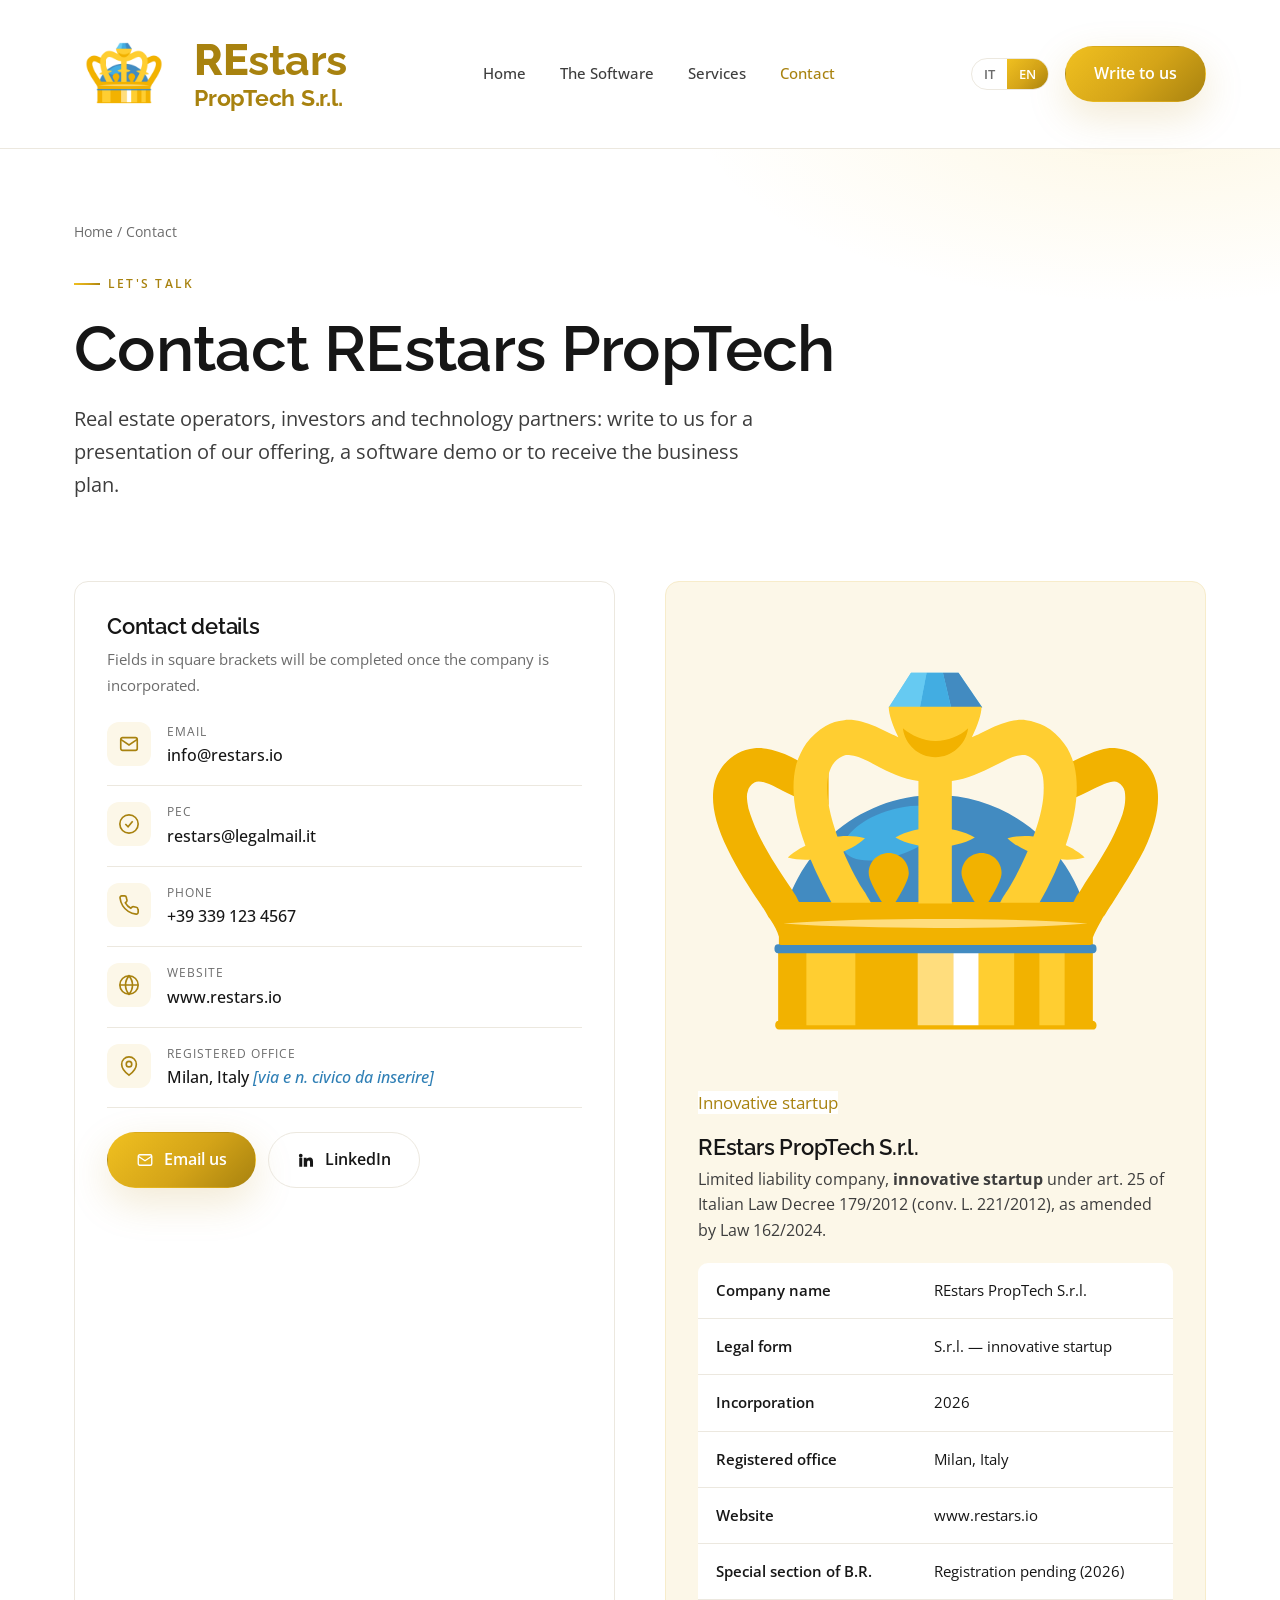
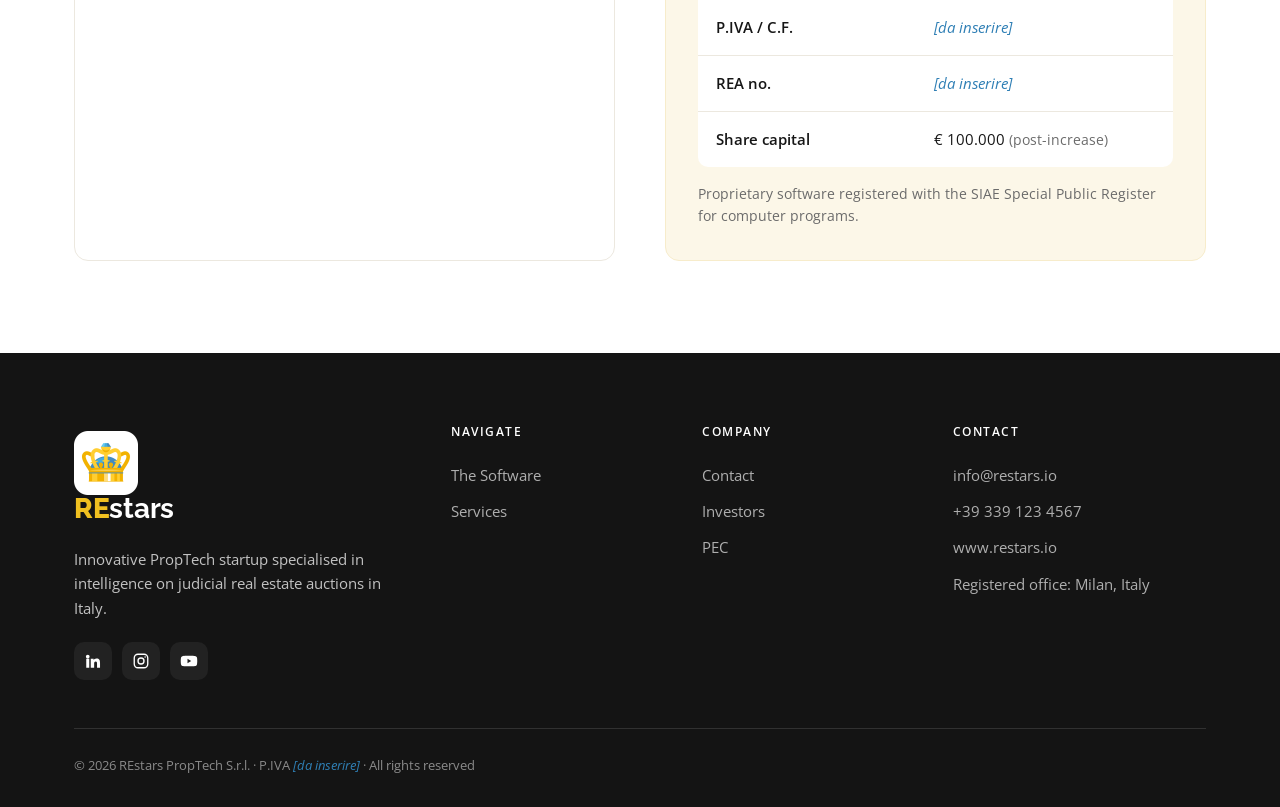
==== commit 2e127206: "Brand header dorato e piu grande (REstars+PropTech in Raleway), corona footer piu grande, rimosso Wi" ====
--- a/contatti.html
+++ b/contatti.html
@@ -131,7 +131,7 @@
   <div class="wrap">
     <div class="footer-grid">
       <div class="footer-col">
-        <a class="brand" href="index.html"><img src="assets/img/logo-crown.png" alt="" style="width:38px;height:38px"><span class="brand-name" style="font-size:1.3rem"><b>RE</b>stars</span></a>
+        <a class="brand" href="index.html"><img src="assets/img/logo-crown.png" alt="" style="width:64px;height:64px"><span class="brand-name" style="font-size:1.75rem"><b>RE</b>stars</span></a>
         <p><span data-lang-it>Startup innovativa PropTech specializzata nell'intelligence sulle aste giudiziarie immobiliari in Italia.</span><span data-lang-en>Innovative PropTech startup specialised in intelligence on judicial real estate auctions in Italy.</span></p>
         <div class="footer-social">
           <a href="#" aria-label="LinkedIn"><svg viewBox="0 0 24 24" fill="currentColor"><path d="M4.98 3.5a2.5 2.5 0 1 1 0 5 2.5 2.5 0 0 1 0-5ZM3 9h4v12H3V9Zm6 0h3.8v1.7h.05c.53-.95 1.83-1.95 3.77-1.95 4 0 4.75 2.5 4.75 5.7V21h-4v-5.3c0-1.27-.02-2.9-1.78-2.9-1.78 0-2.05 1.38-2.05 2.8V21H9V9Z"/></svg></a>
@@ -156,7 +156,6 @@
       </div>
     </div>
     <div class="footer-legal">
-      <span class="startup-badge"><img src="assets/img/crown.svg" alt=""><span data-lang-it>Startup innovativa — iscrizione sez. speciale Registro Imprese in corso (2026)</span><span data-lang-en>Innovative startup — registration in the special section of the Business Register pending (2026)</span></span>
       <span>© <span data-year>2026</span> REstars PropTech S.r.l. · P.IVA <span class="ph">[da inserire]</span> · <span data-lang-it>Tutti i diritti riservati</span><span data-lang-en>All rights reserved</span></span>
     </div>
   </div>
--- a/css/style.css
+++ b/css/style.css
@@ -32,7 +32,7 @@
   --r:   14px;
   --r-lg: 22px;
   --maxw: 1180px;
-  --header-h: 132px;
+  --header-h: 148px;
 
   /* Tipografia in stile DeA Capital: Raleway (titoli) + Open Sans (testo) */
   --ff-serif: "Raleway", system-ui, -apple-system, "Segoe UI", Roboto, sans-serif;
@@ -109,12 +109,12 @@
   border-bottom: 1px solid var(--line);
 }
 .nav { display: flex; align-items: center; justify-content: space-between; height: var(--header-h); }
-.brand { display: flex; align-items: center; gap: 18px; font-family: var(--ff-serif); font-weight: 700; }
-.brand img { width: 88px; height: 88px; }
-.brand-name { font-size: 2.3rem; line-height: 1; letter-spacing: -.01em; font-weight: 700; }
+.brand { display: flex; align-items: center; gap: 20px; font-family: var(--ff-serif); font-weight: 700; }
+.brand img { width: 100px; height: 100px; }
+.brand-name { font-size: 2.7rem; line-height: 1; letter-spacing: -.01em; font-weight: 700; color: var(--gold-deep); }
 .brand-name b { color: var(--gold-deep); font-weight: 800; }
-.brand-sub { display: block; font-family: var(--ff-sans); font-size: .74rem; font-weight: 600;
-  letter-spacing: .24em; text-transform: uppercase; color: var(--muted); margin-top: 6px; }
+.brand-sub { display: block; font-family: var(--ff-serif); font-size: 1.45rem; font-weight: 700;
+  letter-spacing: -.01em; text-transform: none; color: var(--gold-deep); margin-top: 3px; line-height: 1; }
 
 .nav-links { display: flex; align-items: center; gap: 6px; }
 .nav-links a {
@@ -361,10 +361,11 @@
 }
 
 @media (max-width: 760px) {
-  :root { --header-h: 96px; }
+  :root { --header-h: 110px; }
   section { padding: 64px 0; }
-  .brand img { width: 62px; height: 62px; }
-  .brand-name { font-size: 1.72rem; }
+  .brand img { width: 74px; height: 74px; }
+  .brand-name { font-size: 1.95rem; }
+  .brand-sub { font-size: 1.05rem; }
   .nav-links {
     position: fixed; inset: var(--header-h) 0 auto 0; flex-direction: column; align-items: stretch;
     background: #fff; border-bottom: 1px solid var(--line); padding: 12px 24px 22px;
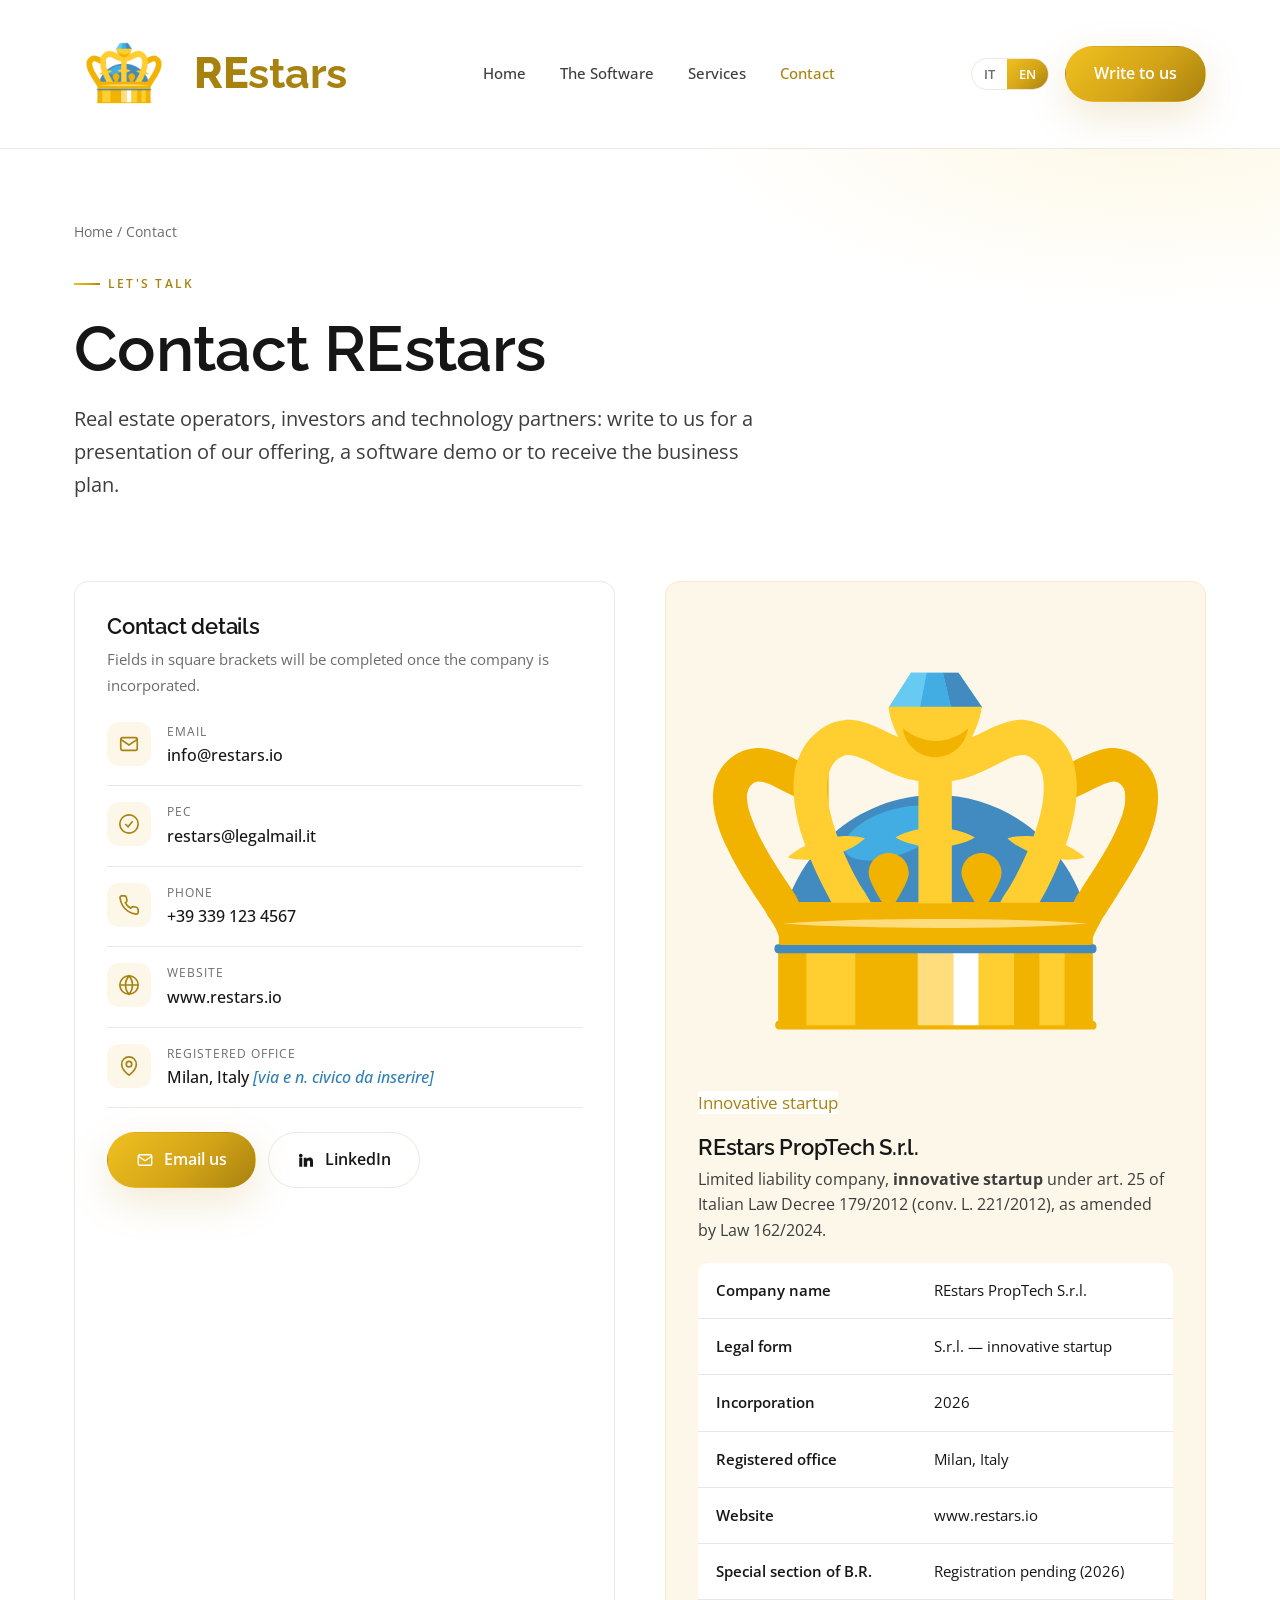
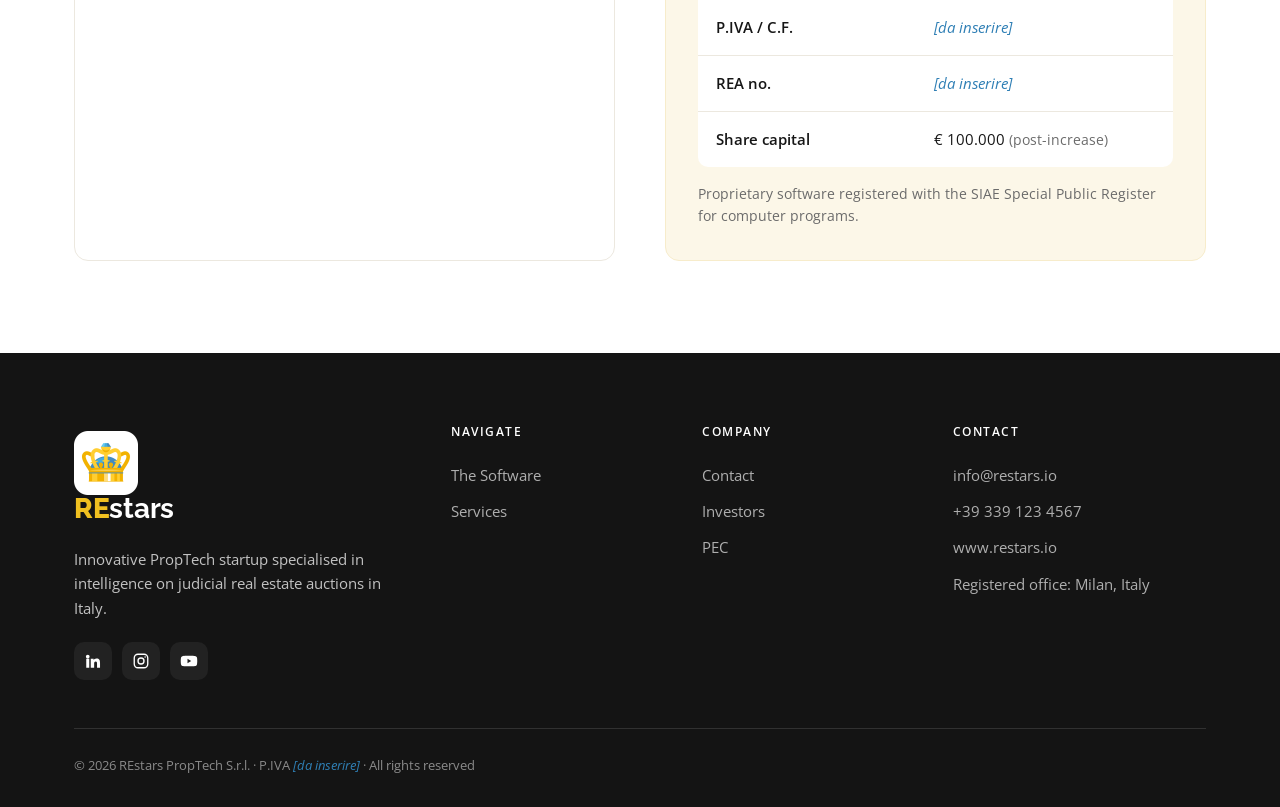
==== commit bcbbdf5b: "Brand: REstars ovunque tranne denominazione legale (footer/scheda); header senza sottotitolo PropTec" ====
--- a/contatti.html
+++ b/contatti.html
@@ -1,14 +1,14 @@
 <!DOCTYPE html>
 <html lang="it"
-  data-title-it="Contatti — REstars PropTech S.r.l."
-  data-title-en="Contact — REstars PropTech S.r.l."
-  data-desc-it="Contatta REstars PropTech S.r.l., startup innovativa PropTech. Email, PEC, sede legale e riferimenti societari."
-  data-desc-en="Contact REstars PropTech S.r.l., an innovative PropTech startup. Email, certified email, registered office and company details.">
+  data-title-it="Contatti — REstars"
+  data-title-en="Contact — REstars"
+  data-desc-it="Contatta REstars, startup innovativa PropTech. Email, PEC, sede legale e riferimenti societari."
+  data-desc-en="Contact REstars, an innovative PropTech startup. Email, certified email, registered office and company details.">
 <head>
   <meta charset="utf-8">
   <meta name="viewport" content="width=device-width, initial-scale=1">
-  <title>Contatti — REstars PropTech</title>
-  <meta name="description" content="Contatta REstars PropTech S.r.l., startup innovativa PropTech.">
+  <title>Contatti — REstars</title>
+  <meta name="description" content="Contatta REstars, startup innovativa PropTech.">
   <link rel="icon" href="assets/img/favicon.ico">
   <link rel="preconnect" href="https://fonts.googleapis.com">
   <link rel="preconnect" href="https://fonts.gstatic.com" crossorigin>
@@ -19,8 +19,8 @@
 
 <header class="site-header">
   <div class="wrap nav">
-    <a class="brand" href="index.html" aria-label="REstars PropTech home">
-      <img src="assets/img/logo-crown.png" alt="REstars PropTech">
+    <a class="brand" href="index.html" aria-label="REstars home">
+      <img src="assets/img/logo-crown.png" alt="REstars">
       <span><span class="brand-name"><b>RE</b>stars</span><span class="brand-sub">PropTech S.r.l.</span></span>
     </a>
     <nav class="nav-links" aria-label="Principale">
@@ -45,7 +45,7 @@
   <div class="wrap">
     <div class="breadcrumb"><a href="index.html">Home</a> / <span data-lang-it>Contatti</span><span data-lang-en>Contact</span></div>
     <span class="eyebrow"><span data-lang-it>Parliamone</span><span data-lang-en>Let's talk</span></span>
-    <h1><span data-lang-it>Contatta REstars PropTech</span><span data-lang-en>Contact REstars PropTech</span></h1>
+    <h1><span data-lang-it>Contatta REstars</span><span data-lang-en>Contact REstars</span></h1>
     <p class="lead"><span data-lang-it>Operatori del Real Estate, investitori e partner tecnologici: scrivici per una presentazione dell'offerta, una demo del software o per ricevere il piano d'impresa.</span><span data-lang-en>Real estate operators, investors and technology partners: write to us for a presentation of our offering, a software demo or to receive the business plan.</span></p>
   </div>
 </section>
@@ -84,7 +84,7 @@
         </div>
 
         <div style="margin-top:24px;display:flex;gap:12px;flex-wrap:wrap">
-          <a class="btn btn-gold" href="mailto:info@restars.io?subject=Richiesta%20informazioni%20REstars%20PropTech"><svg viewBox="0 0 24 24" fill="none" stroke="currentColor" stroke-width="1.8"><rect x="3" y="5" width="18" height="14" rx="2"/><path d="m3 7 9 6 9-6"/></svg><span data-lang-it>Scrivici una email</span><span data-lang-en>Email us</span></a>
+          <a class="btn btn-gold" href="mailto:info@restars.io?subject=Richiesta%20informazioni%20REstars"><svg viewBox="0 0 24 24" fill="none" stroke="currentColor" stroke-width="1.8"><rect x="3" y="5" width="18" height="14" rx="2"/><path d="m3 7 9 6 9-6"/></svg><span data-lang-it>Scrivici una email</span><span data-lang-en>Email us</span></a>
           <a class="btn btn-ghost" href="#" aria-label="LinkedIn"><svg viewBox="0 0 24 24" fill="currentColor"><path d="M4.98 3.5a2.5 2.5 0 1 1 0 5 2.5 2.5 0 0 1 0-5ZM3 9h4v12H3V9Zm6 0h3.8v1.7h.05c.53-.95 1.83-1.95 3.77-1.95 4 0 4.75 2.5 4.75 5.7V21h-4v-5.3c0-1.27-.02-2.9-1.78-2.9-1.78 0-2.05 1.38-2.05 2.8V21H9V9Z"/></svg>LinkedIn</a>
         </div>
       </div>
--- a/css/style.css
+++ b/css/style.css
@@ -113,7 +113,8 @@
 .brand img { width: 100px; height: 100px; }
 .brand-name { font-size: 2.7rem; line-height: 1; letter-spacing: -.01em; font-weight: 700; color: var(--gold-deep); }
 .brand-name b { color: var(--gold-deep); font-weight: 800; }
-.brand-sub { display: block; font-family: var(--ff-serif); font-size: 1.45rem; font-weight: 700;
+/* Sottotitolo "PropTech S.r.l." nell'header: nascosto (il logo mostra solo "REstars") */
+.brand-sub { display: none; font-family: var(--ff-serif); font-size: 1.45rem; font-weight: 700;
   letter-spacing: -.01em; text-transform: none; color: var(--gold-deep); margin-top: 3px; line-height: 1; }
 
 .nav-links { display: flex; align-items: center; gap: 6px; }
@@ -363,7 +364,11 @@
 @media (max-width: 760px) {
   :root { --header-h: 110px; }
   section { padding: 64px 0; }
-  .brand img { width: 74px; height: 74px; }
+  .brand { flex: 1; gap: 0; min-width: 0; }
+  .brand > span { margin: 0 auto; }
+  /* margin-right negativo: compensa lo spazio trasparente del logo (~12%)
+     così "REstars" risulta otticamente equidistante dalla corona e dal tasto IT/EN */
+  .brand img { width: 74px; height: 74px; margin-right: -16px; }
   .brand-name { font-size: 1.95rem; }
   .brand-sub { font-size: 1.05rem; }
   .nav-links {
@@ -387,6 +392,12 @@
   .hero-float { display: none; }
 }
 
+/* Schermi molto stretti (≤360px): riduce la corona per evitare che il brand
+   tocchi il selettore lingua, mantenendo "REstars" a dimensione piena ed equidistante. */
+@media (max-width: 374px) {
+  .brand img { width: 56px; height: 56px; margin-right: -11px; }
+}
+
 /* Reduced motion */
 @media (prefers-reduced-motion: reduce) {
   * { scroll-behavior: auto !important; transition: none !important; animation: none !important; }
